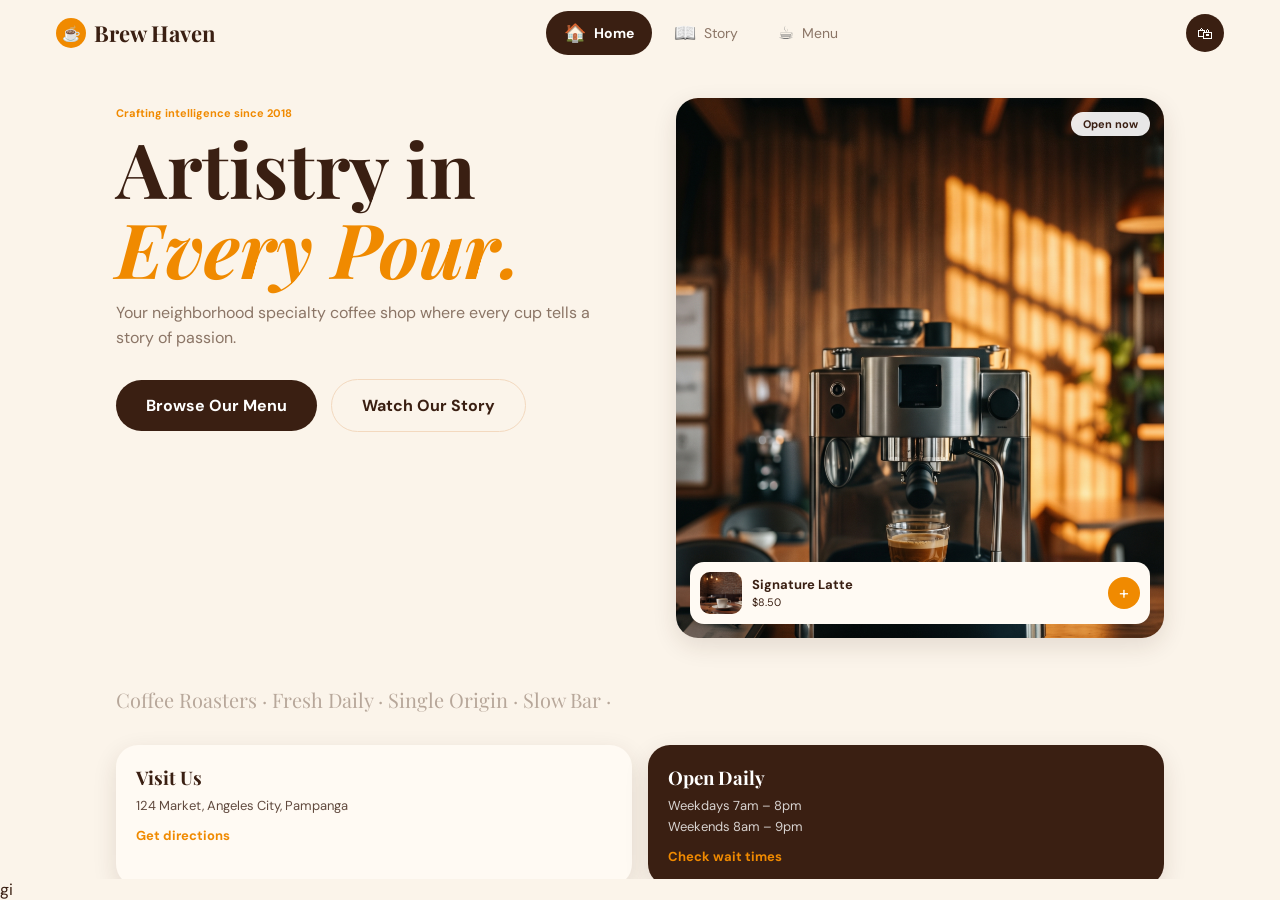
==== index.html @ a0e3da02 "Initial commit" ====
<!DOCTYPE html>
<html lang="en">
<head>
  <meta charset="UTF-8">
  <meta name="viewport" content="width=device-width, initial-scale=1, viewport-fit=cover">
  <title>Brew Haven – Artistry in Every Pour</title>
  <link rel="preconnect" href="https://fonts.googleapis.com">
  <link rel="preconnect" href="https://fonts.gstatic.com" crossorigin>
  <link href="https://fonts.googleapis.com/css2?family=DM+Sans:wght@400;500;700&family=Playfair+Display:ital,wght@0,600;0,700;1,600&display=swap" rel="stylesheet">
  <link rel="stylesheet" href="styles.css">
</head>
<body>
<div class="app">gi

  <!-- ========== HEADER ========== -->
  <header class="topbar">
    <a class="brand" href="#home" data-go="home"><span class="logo">☕</span>Brew Haven</a>
    <button class="icon-btn" id="cartBtn" data-go="cart" aria-label="Open cart">🛍<span class="badge" id="cartBadge" hidden>0</span></button>
  </header>

  <main>
    <!-- ========== HOME ========== -->
    <section class="screen active" id="home">
      <div class="home-hero">
      <div class="home-copy">
      <p class="eyebrow">Crafting intelligence since 2018</p>
      <h1 class="display">Artistry in <em>Every Pour.</em></h1>
      <p class="lead">Your neighborhood specialty coffee shop where every cup tells a story of passion.</p>
      </div>

      <div class="hero-card">
          <img class="cover" src="images/coffee machine.jpg" alt="Warm cafe interior with wooden walls and hanging lamps">
        <span class="pill-tag">Open now</span>
        <div class="hero-item">
          <img class="thumb" src="images/latte.jpg" alt="Signature latte with heart latte art">
          <div><strong>Signature Latte</strong><br><small>$8.50</small></div>
          <button class="round-btn" data-add="latte" aria-label="Add Signature Latte">+</button>
        </div>
      </div>

      <div class="cta">
        <button class="btn btn-dark" data-go="menu">Browse Our Menu</button>
        <button class="btn btn-ghost" data-go="story">Watch Our Story</button>
      </div>
      </div>

      <div class="marquee" aria-hidden="true"><span>Coffee Roasters · Fresh Daily · Single Origin · Slow Bar · </span></div>

      <div class="info-row">
      <article class="info-card">
        <h3>Visit Us</h3>
        <p>124 Market, Angeles City, Pampanga</p>
        <a href="#" class="link">Get directions</a>
      </article>
      <article class="info-card dark">
        <h3>Open Daily</h3>
        <p>Weekdays 7am – 8pm<br>Weekends 8am – 9pm</p>
        <a href="#" class="link">Check wait times</a>
      </article>
      </div>

      <footer class="footer">
        <span class="logo">☕</span>
        <strong>Brew Haven</strong>
        <nav><a href="#" data-go="menu">Menu</a><a href="#" data-go="story">Story</a><a href="#">Visit</a></nav>
        <small>© 2026 Brew Haven. All rights reserved.</small>
      </footer>
    </section>

    <!-- ========== STORY ========== -->
    <section class="screen" id="story">
      <div class="story-top">
      <div class="story-copy">
      <p class="eyebrow">Est. 2018</p>
      <h2 class="display sm">More Than Just <em>Coffee.</em></h2>
      <p class="lead italic" id="storyQuote"></p>
      </div>

      <div class="hero-card short">
        <img class="cover" src="images/images.jpg" alt="Freshly roasted coffee beans">
        <div class="note"><span class="avatar">👩‍🍳</span><div><strong id="storyTitle"></strong><br><small id="storyText"></small></div></div>
      </div>
      </div>

      <div class="stats">
        <div class="stat dark"><b>15+</b><small>Years experience</small></div>
        <div class="stat orange"><b>2M+</b><small>Cups served</small></div>
        <div class="stat wide"><b>100%</b><small>Local community</small></div>
      </div>

      <div class="rating" aria-label="Rated 5 out of 5">★★★★★ <small>Our promise</small></div>
      <div class="dots" id="storyDots"></div>

      <div class="row">
        <button class="btn btn-orange" id="storyBack">‹ Back</butt`on>
        <button class="btn btn-dark" id="storyNext">Next Story ›</button>
      </div>
    </section>

    <!-- ========== MENU ========== -->
    <section class="screen" id="menu">
      <h2 class="display sm">Our Specialty <em>Menu</em></h2>
      <p class="lead">Roasted daily and made with care, curated for the perfect experience.</p>

      <div class="chips" role="tablist">
        <button class="chip active" data-filter="all">All</button>
        <button class="chip" data-filter="hot">🔥 Hot Coffee</button>
        <button class="chip" data-filter="cold">🧊 Cold It</button>
      </div>

      <h3 class="section-title">House Specials</h3>
      <div class="list" id="specialsList"></div>

      <h3 class="section-title">Fresh Bakes</h3>
      <div class="bakes" id="bakesList"></div>

      <div class="delivery">🚚 <div><strong>Free Delivery</strong><br><small>On orders over ₱500</small></div></div>
    </section>

    <!-- ========== CART ========== -->
    <section class="screen" id="cart">
      <a href="#" class="back" data-go="menu">‹ Return to menu</a>
      <h2 class="display sm">Your Cart</h2>

      <div class="cart-layout">
      <div class="cart-main">

      <div class="empty" id="cartEmpty">
        <span class="empty-icon">🛍</span>
        <h3>Cart is feeling light</h3>
        <p>You haven't added any drinks yet. Our freshly roasted seasonal blends are waiting.</p>
        <button class="btn btn-orange" data-go="menu">Explore Our Blends</button>
      </div>

      <ul class="cart-list" id="cartList"></ul>
      </div>

      <div class="summary">
        <h3>Order Summary</h3>
        <dl>
          <div><dt>Subtotal</dt><dd id="sumSub">₱0.00</dd></div>
          <div><dt>Shipping</dt><dd id="sumShip">Calculated at checkout</dd></div>
          <div><dt>Estimated Tax</dt><dd id="sumTax">₱0.00</dd></div>
          <div class="total"><dt>Total</dt><dd id="sumTotal">₱0.00</dd></div>
        </dl>
        <button class="btn btn-dark" id="checkoutBtn" disabled>Checkout</button>
        <p class="guarantee">✔ Freshness guaranteed. Roasted within 7 days of delivery.</p>
      </div>
      </div>
    </section>
  </main>

  <!-- ========== BOTTOM NAV ========== -->
  <nav class="tabbar" aria-label="Main">
    <button class="tab active" data-go="home"><i>🏠</i>Home</button>
    <button class="tab" data-go="story"><i>📖</i>Story</button>
    <button class="tab" data-go="menu"><i>☕</i>Menu</button>
    <button class="tab" data-go="cart"><i>🛒</i>Cart</button>
  </nav>

  <div class="toast" id="toast" role="status" aria-live="polite"></div>

  <!-- Product image templates. Image paths are managed in index.html. -->
  <div hidden aria-hidden="true">
    <template id="img-latte"><img class="thumb" src="images/latte.jpg" alt="Signature Latte"></template>
    <template id="img-cap"><img class="thumb" src="images/latte2.jpg" alt="Cappuccino"></template>
    <template id="img-cold"><img class="thumb" src="images/saltcaramel.jpg" alt="Cold Latte"></template>
    <template id="img-butter"><img class="thumb" src="images/roll.jpg" alt="Butter Croissant"></template>
    <template id="img-cinn"><img class="thumb" src="images/bread.jpg" alt="Cinnamon Roll"></template>
  </div>

</div>
<script src="app.js"></script>
</body>
</html>
---- styles.css ----
/* ===== 1. TOKENS ===== */
:root {
  --cream: #fbf4ea;
  --paper: #fffaf3;
  --espresso: #3a1f12;
  --roast: #5a3523;
  --orange: #f08a00;
  --sand: #f3d9bf;
  --muted: #8b7566;
  --gutter: 20px;
  --radius-lg: 22px;
  --radius-md: 14px;
  --shadow: 0 8px 24px rgba(58, 31, 18, .12);
  --serif: "Playfair Display", Georgia, serif;
  --sans: "DM Sans", system-ui, sans-serif;
}

/* ===== 2. BASE ===== */
*, *::before, *::after { box-sizing: border-box; margin: 0; }
html, body { height: 100%; }
body { font-family: var(--sans); color: var(--espresso); background: #1c1c1c; display: flex; justify-content: center; }
button { font: inherit; color: inherit; cursor: pointer; border: 0; background: none; }
a { color: inherit; text-decoration: none; }
:focus-visible { outline: 3px solid var(--orange); outline-offset: 2px; }
[hidden] { display: none !important; }

/* ===== 3. APP SHELL ===== */
.app { position: relative; width: 100%; max-width: 430px; height: 100%; background: var(--cream); display: flex; flex-direction: column; overflow: hidden; }
main { flex: 1; overflow-y: auto; scroll-behavior: smooth; }
.screen { display: none; width: 100%; max-width: 1160px; margin: 0 auto; padding: 8px var(--gutter) 32px; }
.screen.active { display: block; animation: enter .35s ease; }
@keyframes enter { from { opacity: 0; transform: translateY(8px); } }

.topbar { display: flex; justify-content: space-between; align-items: center; padding: 14px 20px; padding-top: calc(14px + env(safe-area-inset-top, 0px)); }
.brand { display: flex; align-items: center; gap: 8px; font-family: var(--serif); font-weight: 700; }
.logo { display: grid; place-items: center; width: 30px; height: 30px; border-radius: 50%; background: var(--orange); font-size: 15px; }
.icon-btn { position: relative; width: 38px; height: 38px; border-radius: 50%; background: var(--espresso); color: #fff; }
.badge { position: absolute; top: -4px; right: -4px; min-width: 18px; height: 18px; border-radius: 9px; background: var(--orange); font-size: 11px; font-weight: 700; display: grid; place-items: center; }

/* ===== 4. TYPOGRAPHY ===== */
.eyebrow { font-size: 11px; color: var(--orange); font-weight: 700; margin: 8px 0; }
.display { font-family: var(--serif); font-size: 42px; line-height: 1.05; margin-bottom: 12px; }
.display.sm { font-size: 30px; }
.display em { color: var(--orange); }
.lead { color: var(--muted); font-size: 14px; line-height: 1.6; margin-bottom: 18px; }
.lead.italic { font-family: var(--serif); font-style: italic; }
.section-title { font-family: var(--serif); font-size: 18px; margin: 22px 0 12px; display: flex; align-items: center; gap: 10px; }
.section-title::after { content: ""; flex: 1; height: 1px; background: var(--sand); }

/* ===== 5. BUTTONS & CHIPS ===== */
.btn { display: block; width: 100%; padding: 15px; border-radius: 999px; font-weight: 700; text-align: center; margin-top: 10px; transition: transform .15s, opacity .2s; }
.btn:active { transform: scale(.97); }
.btn:disabled { opacity: .45; cursor: not-allowed; }
.btn-dark { background: var(--espresso); color: #fff; }
.btn-orange { background: var(--orange); color: #fff; }
.btn-ghost { background: transparent; border: 1.5px solid var(--sand); }
.row { display: flex; gap: 10px; }
.round-btn { width: 32px; height: 32px; border-radius: 50%; background: var(--orange); color: #fff; font-size: 18px; flex-shrink: 0; }
.chips { display: flex; gap: 8px; margin-bottom: 6px; }
.chip { padding: 8px 16px; border-radius: 999px; background: var(--paper); border: 1px solid var(--sand); font-size: 13px; font-weight: 500; }
.chip.active { background: var(--orange); border-color: var(--orange); color: #fff; }

/* ===== 6. IMAGES (files live in /images; <img> tags are in index.html and js/app.js) ===== */
.cover { position: absolute; inset: 0; width: 100%; height: 100%; object-fit: cover; }
.thumb { display: block; object-fit: cover; background: var(--sand); }

/* ===== 7. HOME ===== */
.hero-card { position: relative; height: 270px; border-radius: var(--radius-lg); overflow: hidden; margin-bottom: 16px; box-shadow: var(--shadow); }
.hero-card.short { height: 210px; }
.pill-tag { position: absolute; top: 14px; right: 14px; background: rgba(255,255,255,.9); border-radius: 999px; padding: 5px 12px; font-size: 11px; font-weight: 700; }
.hero-item { position: absolute; left: 14px; right: 14px; bottom: 14px; display: flex; align-items: center; gap: 10px; background: var(--paper); padding: 10px; border-radius: var(--radius-md); }
.hero-item > div { flex: 1; font-size: 13px; }
.thumb { width: 42px; height: 42px; border-radius: 10px; flex-shrink: 0; }
.marquee { margin: 22px -20px; overflow: hidden; white-space: nowrap; color: var(--muted); font-family: var(--serif); font-size: 20px; opacity: .6; }
.marquee span { display: inline-block; animation: slide 18s linear infinite; }
@keyframes slide { to { transform: translateX(-50%); } }
.info-card { background: var(--paper); border-radius: var(--radius-lg); padding: 20px; margin-bottom: 12px; box-shadow: var(--shadow); }
.info-card.dark { background: var(--espresso); color: #fff; }
.info-card h3 { font-family: var(--serif); margin-bottom: 6px; }
.info-card p { font-size: 13px; line-height: 1.6; opacity: .8; }
.link { display: inline-block; margin-top: 10px; color: var(--orange); font-weight: 700; font-size: 13px; }
.footer { margin: 24px -20px -32px; padding: 30px 20px; background: var(--espresso); color: #fff; text-align: center; display: grid; justify-items: center; gap: 10px; }
.footer nav { display: flex; gap: 18px; font-size: 13px; }
.footer small { opacity: .5; }

/* ===== 8. STORY ===== */
.note { position: absolute; left: 14px; right: 14px; bottom: 14px; display: flex; gap: 10px; align-items: center; background: var(--paper); padding: 10px; border-radius: var(--radius-md); font-size: 12px; }
.avatar { font-size: 26px; }
.stats { display: grid; grid-template-columns: 1fr 1fr; gap: 10px; }
.stat { border-radius: var(--radius-md); padding: 16px; display: grid; gap: 4px; }
.stat b { font-family: var(--serif); font-size: 30px; }
.stat small { font-size: 11px; opacity: .8; }
.stat.dark { background: var(--espresso); color: #fff; }
.stat.orange { background: var(--orange); color: #fff; }
.stat.wide { grid-column: span 2; background: var(--sand); }
.rating { margin: 14px 0 6px; color: var(--orange); letter-spacing: 2px; }
.rating small { color: var(--muted); letter-spacing: 0; margin-left: 8px; }
.dots { display: flex; gap: 6px; margin: 12px 0; }
.dots i { width: 7px; height: 7px; border-radius: 50%; background: var(--sand); transition: .3s; }
.dots i.on { width: 20px; border-radius: 4px; background: var(--orange); }

/* ===== 9. MENU ===== */
.list { display: grid; gap: 10px; }
.item { display: flex; gap: 12px; align-items: center; background: var(--paper); padding: 10px; border-radius: var(--radius-md); box-shadow: var(--shadow); }
.item .thumb { width: 64px; height: 64px; border-radius: 12px; }
.item-body { flex: 1; min-width: 0; }
.item-body h4 { font-family: var(--serif); font-size: 15px; display: flex; justify-content: space-between; gap: 8px; }
.item-body h4 span { color: var(--orange); font-family: var(--sans); font-size: 13px; }
.item-body p { font-size: 11px; color: var(--muted); margin: 3px 0 7px; line-height: 1.4; }
.add { background: var(--espresso); color: #fff; font-size: 11px; font-weight: 700; padding: 6px 14px; border-radius: 999px; }
.bakes { display: grid; grid-template-columns: 1fr 1fr; gap: 10px; }
.bakes .item { flex-direction: column; align-items: stretch; }
.bakes .thumb { width: 100%; height: 90px; }
.delivery { display: flex; align-items: center; gap: 12px; margin-top: 18px; padding: 14px; border-radius: var(--radius-md); background: var(--sand); font-size: 13px; }

/* ===== 10. CART ===== */
.back { display: inline-block; margin: 6px 0 10px; font-size: 12px; color: var(--muted); }
.empty { text-align: center; background: var(--paper); padding: 28px 20px; border-radius: var(--radius-lg); box-shadow: var(--shadow); }
.empty-icon { display: grid; place-items: center; width: 64px; height: 64px; margin: 0 auto 12px; border-radius: 50%; background: var(--sand); font-size: 26px; }
.empty h3 { font-family: var(--serif); margin-bottom: 6px; }
.empty p { font-size: 13px; color: var(--muted); line-height: 1.6; }
.cart-list { list-style: none; padding: 0; display: grid; gap: 10px; }
.cart-item { display: flex; gap: 12px; align-items: center; background: var(--espresso); color: #fff; padding: 12px; border-radius: var(--radius-md); }
.cart-item .item-body p { color: var(--sand); margin: 2px 0 0; }
.qty { display: flex; align-items: center; gap: 8px; }
.qty button { width: 26px; height: 26px; border-radius: 50%; background: rgba(255,255,255,.15); }
.summary { margin-top: 18px; background: var(--paper); border-radius: var(--radius-lg); padding: 18px; box-shadow: var(--shadow); }
.summary h3 { font-family: var(--serif); margin-bottom: 10px; }
.summary dl > div { display: flex; justify-content: space-between; padding: 7px 0; font-size: 13px; color: var(--muted); }
.summary dl > .total { color: var(--espresso); font-weight: 700; font-size: 16px; border-top: 1px dashed var(--sand); margin-top: 6px; padding-top: 12px; }
.guarantee { margin-top: 12px; padding: 10px; border-radius: 10px; background: var(--cream); font-size: 11px; color: var(--muted); }

/* ===== 11. TAB BAR & TOAST ===== */
.tabbar { display: flex; justify-content: space-around; padding: 8px 8px calc(8px + env(safe-area-inset-bottom, 0px)); background: var(--paper); border-top: 1px solid var(--sand); }
.tab { display: grid; justify-items: center; gap: 2px; font-size: 10px; color: var(--muted); padding: 4px 14px; border-radius: 12px; }
.tab i { font-style: normal; font-size: 18px; filter: grayscale(1); }
.tab.active { color: var(--orange); font-weight: 700; }
.tab.active i { filter: none; }
.toast { position: absolute; left: 50%; bottom: 84px; transform: translate(-50%, 20px); background: var(--espresso); color: #fff; padding: 10px 18px; border-radius: 999px; font-size: 13px; opacity: 0; pointer-events: none; transition: .3s; white-space: nowrap; }
.toast.show { opacity: 1; transform: translate(-50%, 0); }

@media (prefers-reduced-motion: reduce) { *, *::before, *::after { animation: none !important; transition: none !important; } }
@media (min-width: 431px) { .app { height: min(100%, 900px); margin: auto; border-radius: 28px; } }

/* ===== 12. LAYOUT WRAPPERS (stack on mobile) ===== */
.home-hero { display: flex; flex-direction: column; }
.cta { display: block; }
.story-top, .cart-layout, .info-row { display: block; }

/* ===== 13. TABLET (768px+) ===== */
@media (min-width: 768px) {
  :root { --gutter: 40px; }
  body { background: var(--cream); }

  /* Shell becomes full-width with a top navigation bar */
  .app { max-width: none; height: 100%; margin: 0; border-radius: 0; display: grid;
    grid-template-columns: auto 1fr auto; grid-template-rows: auto minmax(0, 1fr);
    grid-template-areas: "brand nav cart" "main main main"; }
  .topbar { display: contents; }
  .brand { grid-area: brand; padding: 18px 0 18px var(--gutter); font-size: 20px; }
  .icon-btn { grid-area: cart; align-self: center; margin-right: var(--gutter); }
  .tabbar { grid-area: nav; justify-self: center; align-self: center; gap: 4px; padding: 0; border: 0; background: transparent; }
  .tab { display: flex; flex-direction: row; align-items: center; gap: 8px; padding: 10px 18px; font-size: 14px; border-radius: 999px; }
  .tab.active { background: var(--espresso); color: #fff; }
  .tab[data-go="cart"] { display: none; }
  main { grid-area: main; }
  .toast { bottom: 32px; }

  /* Type scale */
  .display { font-size: 58px; }
  .display.sm { font-size: 40px; }
  .lead { font-size: 16px; max-width: 52ch; }

  /* Buttons stop stretching */
  .btn { display: inline-block; width: auto; padding: 15px 30px; margin-right: 10px; }
  .hero-card { height: 380px; }
  .hero-card.short { height: 320px; }

  /* Home */
  .home-hero { display: grid; grid-template-columns: 1fr 1fr; grid-template-rows: auto 1fr; column-gap: 40px; align-items: start; }
  .home-copy { grid-column: 1; }
  .cta { grid-column: 1; grid-row: 2; }
  .home-hero .hero-card { grid-column: 2; grid-row: 1 / span 2; height: 440px; }
  .marquee { margin: 32px 0; }
  .info-row { display: grid; grid-template-columns: 1fr 1fr; gap: 16px; }
  .info-card { margin-bottom: 0; }
  .footer { margin: 40px 0 0; border-radius: var(--radius-lg); }

  /* Story */
  .story-top { display: grid; grid-template-columns: 1fr 1fr; gap: 40px; align-items: center; margin-bottom: 20px; }
  .stats { grid-template-columns: repeat(3, 1fr); }
  .stat.wide { grid-column: auto; }
  .stat b { font-size: 40px; }

  /* Menu */
  .list { grid-template-columns: 1fr 1fr; }
  .bakes { grid-template-columns: repeat(4, 1fr); }
  .item .thumb { width: 84px; height: 84px; }
  .bakes .thumb { height: 120px; }
  .item-body h4 { font-size: 17px; }
  .item-body p { font-size: 12px; }

  /* Cart */
  .cart-layout { display: grid; grid-template-columns: 1fr 320px; gap: 24px; align-items: start; }
  .summary { margin-top: 0; position: sticky; top: 8px; }
}

/* ===== 14. DESKTOP (1100px+) ===== */
@media (min-width: 1100px) {
  :root { --gutter: 56px; }
  .display { font-size: 76px; }
  .display.sm { font-size: 52px; }
  .home-hero { column-gap: 72px; padding-top: 24px; }
  .home-hero .hero-card { height: 540px; }
  .hero-card.short { height: 400px; }
  .story-top { gap: 72px; }
  .list { grid-template-columns: repeat(3, 1fr); }
  .item { flex-direction: column; align-items: stretch; }
  .list .item .thumb { width: 100%; height: 150px; }
  .bakes { grid-template-columns: repeat(4, 1fr); }
  .cart-layout { grid-template-columns: 1fr 380px; gap: 40px; }
  .brand { font-size: 22px; }
}
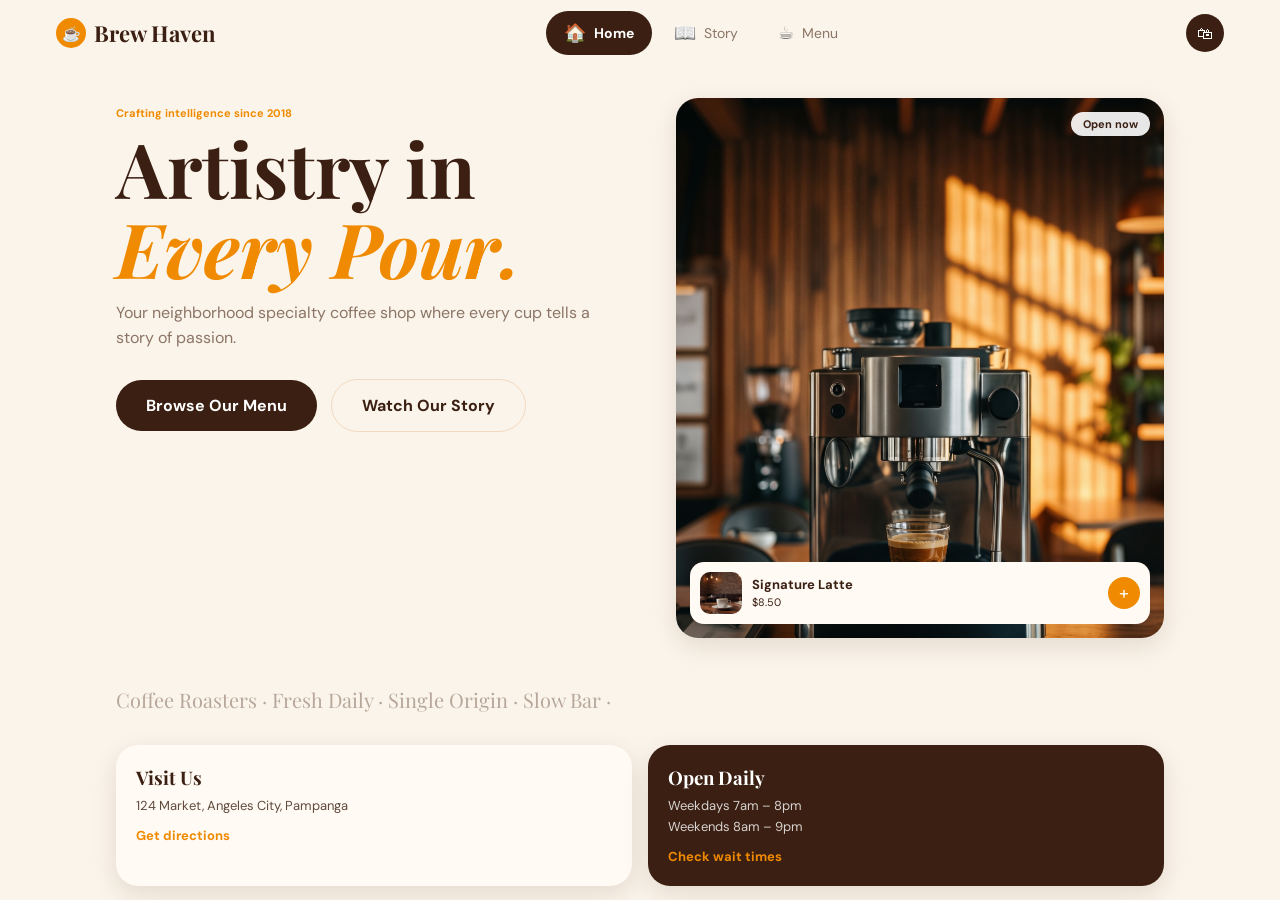
==== commit 8859865e: "index and receipt" ====
--- a/index.html
+++ b/index.html
@@ -10,7 +10,7 @@
   <link rel="stylesheet" href="styles.css">
 </head>
 <body>
-<div class="app">gi
+<div class="app">
 
   <!-- ========== HEADER ========== -->
   <header class="topbar">
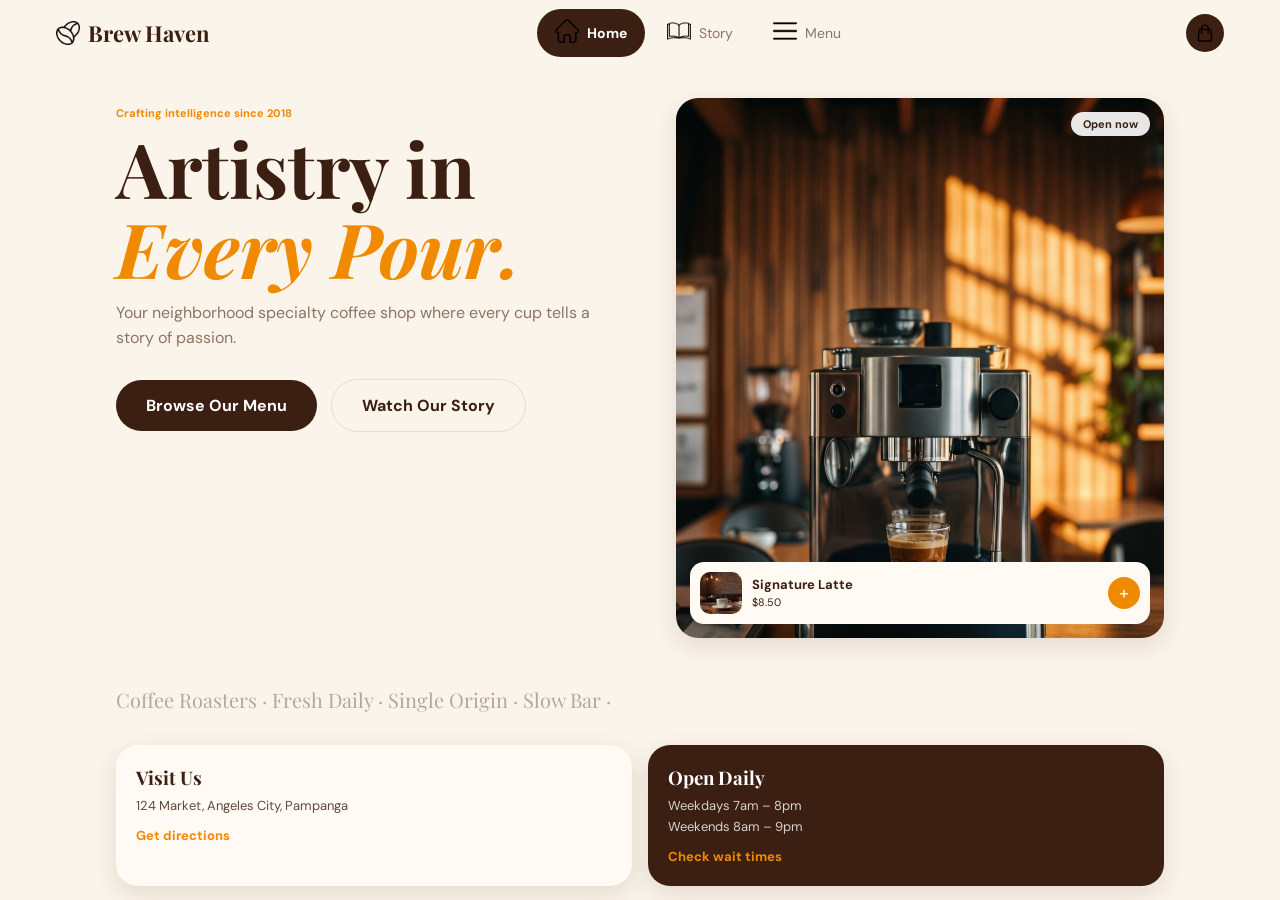
==== commit 11ca65a0: "images" ====
--- a/index.html
+++ b/index.html
@@ -14,8 +14,14 @@
 
   <!-- ========== HEADER ========== -->
   <header class="topbar">
-    <a class="brand" href="#home" data-go="home"><span class="logo">☕</span>Brew Haven</a>
-    <button class="icon-btn" id="cartBtn" data-go="cart" aria-label="Open cart">🛍<span class="badge" id="cartBadge" hidden>0</span></button>
+    <a class="brand" href="#home" data-go="home">
+      <img src="images/coffee-beans.png" alt="Brew Haven Logo" class="logo-img">
+      Brew Haven
+    </a>
+    <button class="icon-btn" id="cartBtn" data-go="cart" aria-label="Open cart">
+      <img src="images/shopping-bag.png" alt="Cart" class="cart-icon">
+      <span class="badge" id="cartBadge" hidden>0</span>
+    </button>
   </header>
 
   <main>
@@ -60,7 +66,7 @@
       </div>
 
       <footer class="footer">
-        <span class="logo">☕</span>
+        <img src="images/coffee-beans.png" alt="Logo" class="logo-img">
         <strong>Brew Haven</strong>
         <nav><a href="#" data-go="menu">Menu</a><a href="#" data-go="story">Story</a><a href="#">Visit</a></nav>
         <small>© 2026 Brew Haven. All rights reserved.</small>
@@ -78,7 +84,10 @@
 
       <div class="hero-card short">
         <img class="cover" src="images/images.jpg" alt="Freshly roasted coffee beans">
-        <div class="note"><span class="avatar">👩‍🍳</span><div><strong id="storyTitle"></strong><br><small id="storyText"></small></div></div>
+        <div class="note">
+          <img src="images/avatar-barista.jpg" alt="Barista Avatar" class="avatar-img">
+          <div><strong id="storyTitle"></strong><br><small id="storyText"></small></div>
+        </div>
       </div>
       </div>
 
@@ -92,7 +101,7 @@
       <div class="dots" id="storyDots"></div>
 
       <div class="row">
-        <button class="btn btn-orange" id="storyBack">‹ Back</butt`on>
+        <button class="btn btn-orange" id="storyBack">‹ Back</button>
         <button class="btn btn-dark" id="storyNext">Next Story ›</button>
       </div>
     </section>
@@ -104,8 +113,12 @@
 
       <div class="chips" role="tablist">
         <button class="chip active" data-filter="all">All</button>
-        <button class="chip" data-filter="hot">🔥 Hot Coffee</button>
-        <button class="chip" data-filter="cold">🧊 Cold It</button>
+        <button class="chip" data-filter="hot">
+          <img src="images/iced-coffee.png" alt="Hot" class="chip-icon"> Hot Coffee
+        </button>
+        <button class="chip" data-filter="cold">
+          <img src="images/coffee-cup.png" alt="Cold" class="chip-icon"> Cold It
+        </button>
       </div>
 
       <h3 class="section-title">House Specials</h3>
@@ -114,7 +127,10 @@
       <h3 class="section-title">Fresh Bakes</h3>
       <div class="bakes" id="bakesList"></div>
 
-      <div class="delivery">🚚 <div><strong>Free Delivery</strong><br><small>On orders over ₱500</small></div></div>
+      <div class="delivery">
+        <img src="images/fast-delivery.png" alt="Delivery Truck" class="delivery-icon">
+        <div><strong>Free Delivery</strong><br><small>On orders over ₱500</small></div>
+      </div>
     </section>
 
     <!-- ========== CART ========== -->
@@ -126,7 +142,7 @@
       <div class="cart-main">
 
       <div class="empty" id="cartEmpty">
-        <span class="empty-icon">🛍</span>
+        <img src="images/empty-cart.png" alt="Empty Cart" class="empty-icon-img">
         <h3>Cart is feeling light</h3>
         <p>You haven't added any drinks yet. Our freshly roasted seasonal blends are waiting.</p>
         <button class="btn btn-orange" data-go="menu">Explore Our Blends</button>
@@ -152,10 +168,18 @@
 
   <!-- ========== BOTTOM NAV ========== -->
   <nav class="tabbar" aria-label="Main">
-    <button class="tab active" data-go="home"><i>🏠</i>Home</button>
-    <button class="tab" data-go="story"><i>📖</i>Story</button>
-    <button class="tab" data-go="menu"><i>☕</i>Menu</button>
-    <button class="tab" data-go="cart"><i>🛒</i>Cart</button>
+    <button class="tab active" data-go="home">
+      <img src="images/home (1).png" alt="Home" class="nav-icon"> Home
+    </button>
+    <button class="tab" data-go="story">
+      <img src="images/book.png" alt="Story" class="nav-icon"> Story
+    </button>
+    <button class="tab" data-go="menu">
+      <img src="images/menu (1).png" alt="Menu" class="nav-icon"> Menu
+    </button>
+    <button class="tab" data-go="cart">
+      <img src="images/shopping-bag.png" alt="Cart" class="nav-icon"> Cart
+    </button>
   </nav>
 
   <div class="toast" id="toast" role="status" aria-live="polite"></div>
@@ -172,4 +196,4 @@
 </div>
 <script src="app.js"></script>
 </body>
-</html>
+</html>
--- a/styles.css
+++ b/styles.css
@@ -34,7 +34,9 @@
 .topbar { display: flex; justify-content: space-between; align-items: center; padding: 14px 20px; padding-top: calc(14px + env(safe-area-inset-top, 0px)); }
 .brand { display: flex; align-items: center; gap: 8px; font-family: var(--serif); font-weight: 700; }
 .logo { display: grid; place-items: center; width: 30px; height: 30px; border-radius: 50%; background: var(--orange); font-size: 15px; }
-.icon-btn { position: relative; width: 38px; height: 38px; border-radius: 50%; background: var(--espresso); color: #fff; }
+.logo-img { height: 24px; width: auto; vertical-align: middle; }
+.icon-btn { position: relative; width: 38px; height: 38px; border-radius: 50%; background: var(--espresso); color: #fff; display: grid; place-items: center; }
+.cart-icon { height: 20px; width: 20px; }
 .badge { position: absolute; top: -4px; right: -4px; min-width: 18px; height: 18px; border-radius: 9px; background: var(--orange); font-size: 11px; font-weight: 700; display: grid; place-items: center; }
 
 /* ===== 4. TYPOGRAPHY ===== */
@@ -59,6 +61,7 @@
 .chips { display: flex; gap: 8px; margin-bottom: 6px; }
 .chip { padding: 8px 16px; border-radius: 999px; background: var(--paper); border: 1px solid var(--sand); font-size: 13px; font-weight: 500; }
 .chip.active { background: var(--orange); border-color: var(--orange); color: #fff; }
+.chip-icon { height: 16px; width: 16px; vertical-align: middle; margin-right: 4px; }
 
 /* ===== 6. IMAGES (files live in /images; <img> tags are in index.html and js/app.js) ===== */
 .cover { position: absolute; inset: 0; width: 100%; height: 100%; object-fit: cover; }
@@ -86,6 +89,7 @@
 /* ===== 8. STORY ===== */
 .note { position: absolute; left: 14px; right: 14px; bottom: 14px; display: flex; gap: 10px; align-items: center; background: var(--paper); padding: 10px; border-radius: var(--radius-md); font-size: 12px; }
 .avatar { font-size: 26px; }
+.avatar-img { height: 40px; width: 40px; border-radius: 50%; object-fit: cover; }
 .stats { display: grid; grid-template-columns: 1fr 1fr; gap: 10px; }
 .stat { border-radius: var(--radius-md); padding: 16px; display: grid; gap: 4px; }
 .stat b { font-family: var(--serif); font-size: 30px; }
@@ -112,11 +116,13 @@
 .bakes .item { flex-direction: column; align-items: stretch; }
 .bakes .thumb { width: 100%; height: 90px; }
 .delivery { display: flex; align-items: center; gap: 12px; margin-top: 18px; padding: 14px; border-radius: var(--radius-md); background: var(--sand); font-size: 13px; }
+.delivery-icon { height: 32px; width: 32px; }
 
 /* ===== 10. CART ===== */
 .back { display: inline-block; margin: 6px 0 10px; font-size: 12px; color: var(--muted); }
 .empty { text-align: center; background: var(--paper); padding: 28px 20px; border-radius: var(--radius-lg); box-shadow: var(--shadow); }
 .empty-icon { display: grid; place-items: center; width: 64px; height: 64px; margin: 0 auto 12px; border-radius: 50%; background: var(--sand); font-size: 26px; }
+.empty-icon-img { height: 64px; width: 64px; margin-bottom: 16px; display: block; margin-left: auto; margin-right: auto; }
 .empty h3 { font-family: var(--serif); margin-bottom: 6px; }
 .empty p { font-size: 13px; color: var(--muted); line-height: 1.6; }
 .cart-list { list-style: none; padding: 0; display: grid; gap: 10px; }
@@ -136,6 +142,7 @@
 .tab i { font-style: normal; font-size: 18px; filter: grayscale(1); }
 .tab.active { color: var(--orange); font-weight: 700; }
 .tab.active i { filter: none; }
+.nav-icon { height: 24px; width: 24px; display: block; margin: 0 auto 4px auto; }
 .toast { position: absolute; left: 50%; bottom: 84px; transform: translate(-50%, 20px); background: var(--espresso); color: #fff; padding: 10px 18px; border-radius: 999px; font-size: 13px; opacity: 0; pointer-events: none; transition: .3s; white-space: nowrap; }
 .toast.show { opacity: 1; transform: translate(-50%, 0); }
 
@@ -220,4 +227,4 @@
   .bakes { grid-template-columns: repeat(4, 1fr); }
   .cart-layout { grid-template-columns: 1fr 380px; gap: 40px; }
   .brand { font-size: 22px; }
-}
+}
